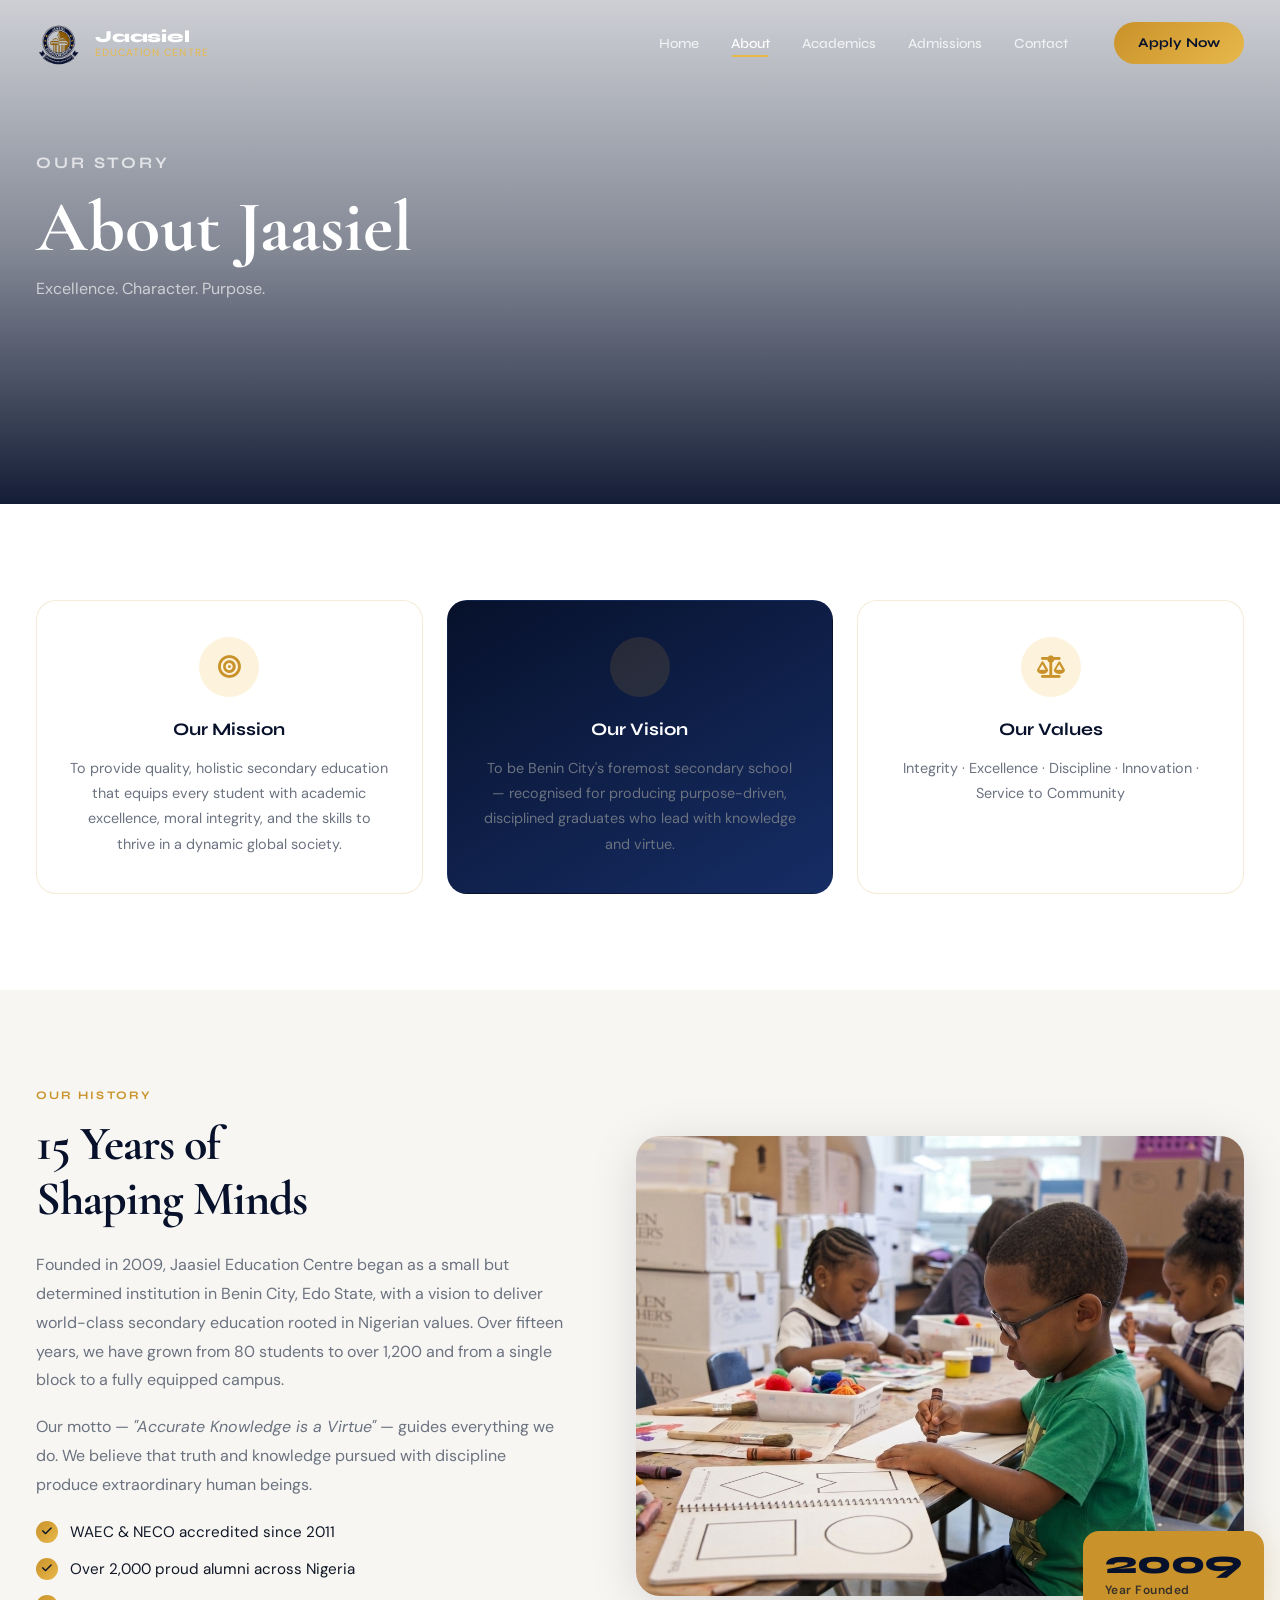
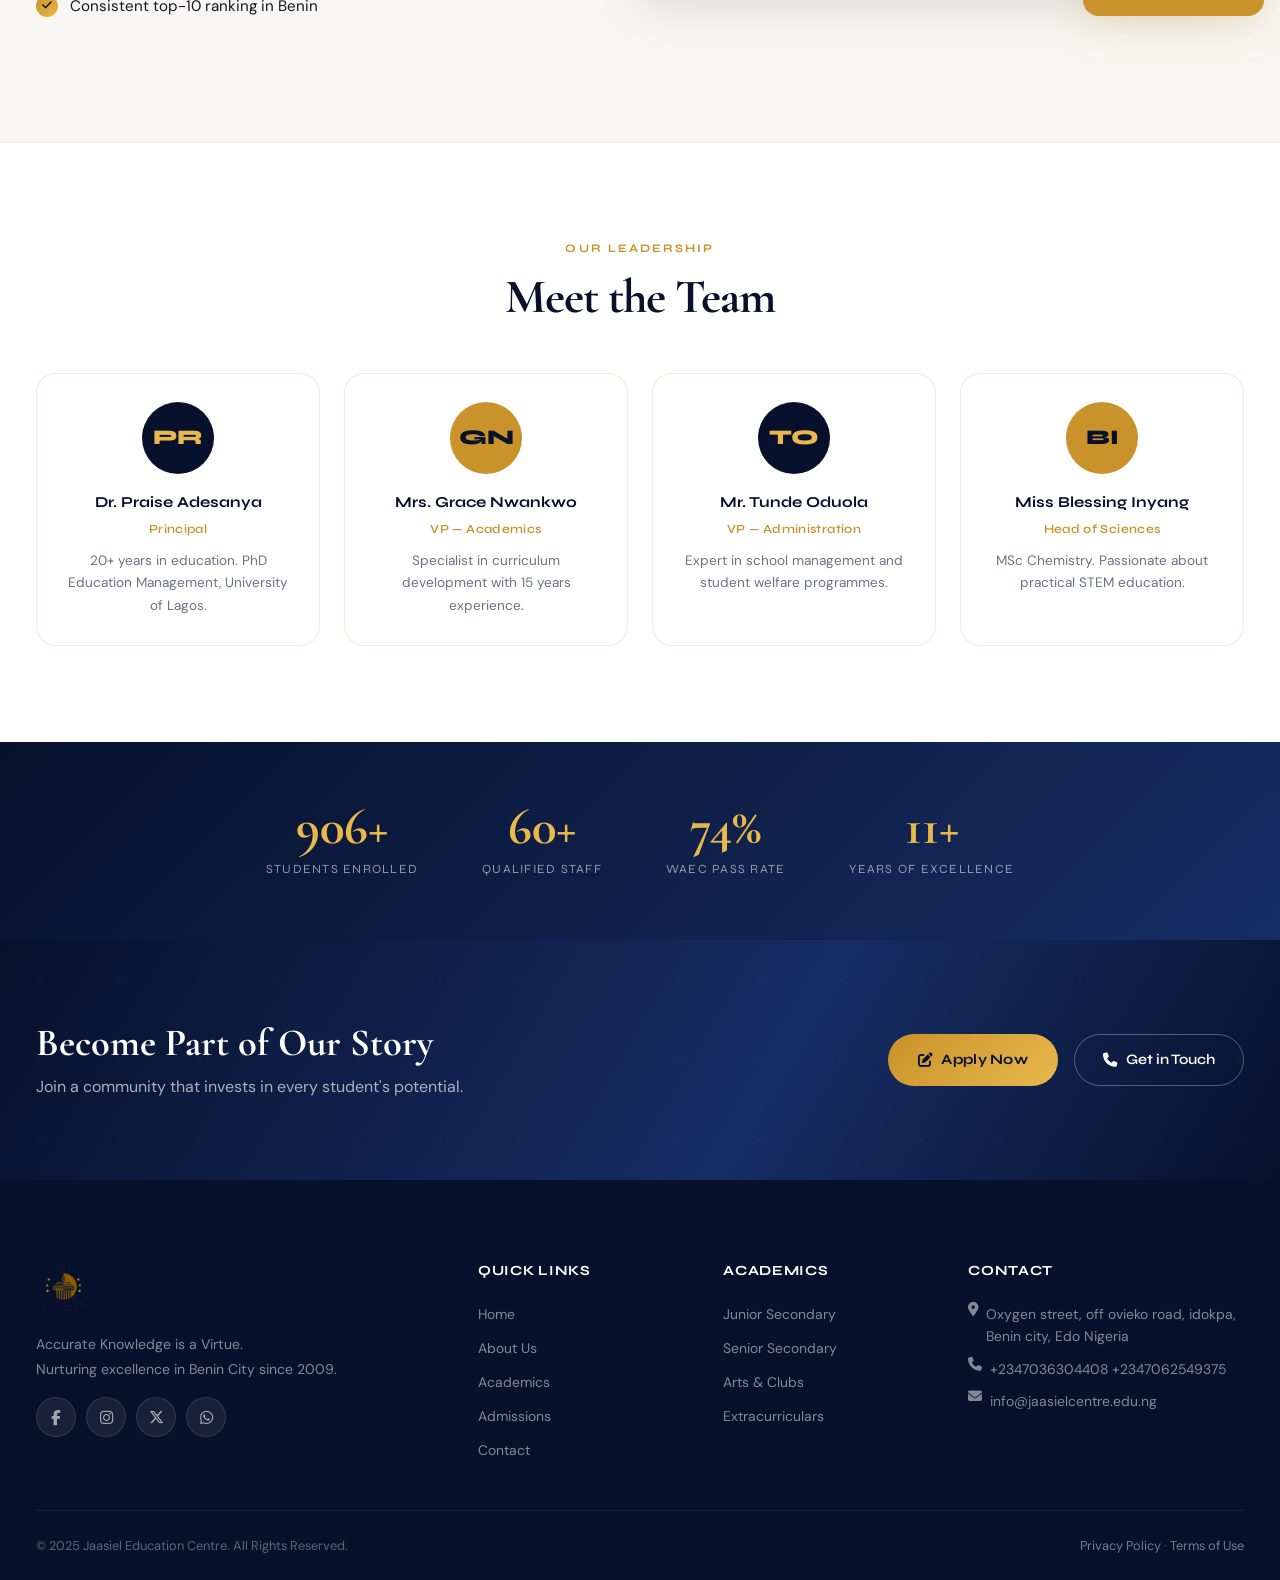
==== about.html @ 5c4cf139 "first commit" ====
<!DOCTYPE html>
<html lang="en">
<head>
  <meta charset="UTF-8" />
  <meta name="viewport" content="width=device-width, initial-scale=1.0"/>
  <title>About Us | Jaasiel Education Centre</title>
  <link rel="icon" href="assets/logo.png" type="image/png"/>
  <link rel="preconnect" href="https://fonts.googleapis.com"/>
  <link rel="preconnect" href="https://fonts.gstatic.com" crossorigin/>
  <link href="https://fonts.googleapis.com/css2?family=Cormorant+Garamond:ital,wght@0,600;0,700;1,600;1,700&family=Syne:wght@400;500;600;700;800&family=DM+Sans:ital,wght@0,300;0,400;0,500;0,600;1,400&display=swap" rel="stylesheet"/>
  <link rel="stylesheet" href="https://cdnjs.cloudflare.com/ajax/libs/font-awesome/6.5.0/css/all.min.css"/>
  <link rel="stylesheet" href="style.css"/>
  <style>:root{--font-display:'Syne',sans-serif;--font-body:'DM Sans',sans-serif;--font-serif:'Cormorant Garamond',serif;}</style>
</head>
<body>
  <nav class="navbar" id="navbar">
    <div class="nav-container">
      <a href="index.html" class="nav-brand">
        <img src="assets/logo.png" alt="Jaasiel Logo" class="nav-logo"/>
        <div class="nav-brand-text"><span class="nav-name">Jaasiel</span><span class="nav-sub">Education Centre</span></div>
      </a>
      <ul class="nav-links" id="navLinks">
        <li><a href="index.html">Home</a></li>
        <li><a href="about.html" class="active">About</a></li>
        <li><a href="academics.html">Academics</a></li>
        <li><a href="admissions.html">Admissions</a></li>
        <!-- <li><a href="gallery.html">Gallery</a></li> -->
        <li><a href="contact.html">Contact</a></li>
      </ul>
      <a href="admissions.html" class="btn-nav">Apply Now</a>
      <button class="hamburger" id="hamburger" aria-label="Menu"><span></span><span></span><span></span></button>
    </div>
  </nav>

  <section class="page-hero">
    <div class="page-hero-bg" style="background-image:url('https://images.unsplash.com/photo-1580582932707-520aed937b7b?w=1600&q=85')"></div>
    <div class="page-hero-overlay"></div>
    <div class="page-hero-content">
      <p class="section-eyebrow light">Our Story</p>
      <h1>About Jaasiel</h1>
      <p>Excellence. Character. Purpose.</p>
    </div>
  </section>

  <!-- MVV -->
  <section class="mvv section">
    <div class="container">
      <div class="mvv-grid">
        <div class="mvv-card">
          <div class="mvv-icon"><i class="fa-solid fa-bullseye"></i></div>
          <h3>Our Mission</h3>
          <p>To provide quality, holistic secondary education that equips every student with academic excellence, moral integrity, and the skills to thrive in a dynamic global society.</p>
        </div>
        <div class="mvv-card mvv-card--gold">
          <div class="mvv-icon"><i class="fa-solid fa-telescope"></i></div>
          <h3 style="color: white;">Our Vision</h3>
          <p>To be Benin City's foremost secondary school — recognised for producing purpose-driven, disciplined graduates who lead with knowledge and virtue.</p>
        </div>
        <div class="mvv-card">
          <div class="mvv-icon"><i class="fa-solid fa-scale-balanced"></i></div>
          <h3>Our Values</h3>
          <p>Integrity · Excellence · Discipline · Innovation · Service to Community</p>
        </div>
      </div>
    </div>
  </section>

  <!-- STORY -->
  <section class="story section alt-bg">
    <div class="container">
      <div class="about-snap-grid">
        <div class="about-snap-text">
          <p class="section-eyebrow">Our History</p>
          <h2 class="section-title">15 Years of<br/>Shaping Minds</h2>
          <p class="body-text">Founded in 2009, Jaasiel Education Centre began as a small but determined institution in Benin City, Edo State, with a vision to deliver world-class secondary education rooted in Nigerian values. Over fifteen years, we have grown from 80 students to over 1,200 and from a single block to a fully equipped campus.</p>
          <p class="body-text">Our motto — <em>"Accurate Knowledge is a Virtue"</em> — guides everything we do. We believe that truth and knowledge pursued with discipline produce extraordinary human beings.</p>
          <ul class="check-list">
            <li><span class="chk"><i class="fa-solid fa-check"></i></span> WAEC &amp; NECO accredited since 2011</li>
            <li><span class="chk"><i class="fa-solid fa-check"></i></span> Over 2,000 proud alumni across Nigeria</li>
            <li><span class="chk"><i class="fa-solid fa-check"></i></span> Consistent top-10 ranking in Benin</li>
          </ul>
        </div>
        <div class="about-snap-img-col">
          <div class="img-stack">
            <img src="assets/kidsnurs.png" alt="Nigerian school students" class="img-main"/>
            <div class="img-badge-card">
              <span class="badge-num">2009</span>
              <span class="badge-desc">Year Founded</span>
            </div>
          </div>
        </div>
      </div>
    </div>
  </section>

  <!-- TEAM -->
  <section class="team section">
    <div class="container">
      <p class="section-eyebrow center">Our Leadership</p>
      <h2 class="section-title center">Meet the Team</h2>
      <div class="team-grid">
        <div class="team-card">
          <div class="team-avatar" style="background:var(--navy)">PR</div>
          <h4>Dr. Praise Adesanya</h4>
          <span class="team-role">Principal</span>
          <p class="team-bio">20+ years in education. PhD Education Management, University of Lagos.</p>
        </div>
        <div class="team-card">
          <div class="team-avatar" style="background:var(--gold);color:var(--navy)">GN</div>
          <h4>Mrs. Grace Nwankwo</h4>
          <span class="team-role">VP — Academics</span>
          <p class="team-bio">Specialist in curriculum development with 15 years experience.</p>
        </div>
        <div class="team-card">
          <div class="team-avatar" style="background:var(--navy)">TO</div>
          <h4>Mr. Tunde Oduola</h4>
          <span class="team-role">VP — Administration</span>
          <p class="team-bio">Expert in school management and student welfare programmes.</p>
        </div>
        <div class="team-card">
          <div class="team-avatar" style="background:var(--gold);color:var(--navy)">BI</div>
          <h4>Miss Blessing Inyang</h4>
          <span class="team-role">Head of Sciences</span>
          <p class="team-bio">MSc Chemistry. Passionate about practical STEM education.</p>
        </div>
      </div>
    </div>
  </section>

  <!-- STATS -->
  <section class="stats-banner">
    <div class="container">
      <div class="stats-row">
        <div class="stat-big"><span class="stat-num-big">1,200+</span><span class="stat-lbl">Students Enrolled</span></div>
        <div class="stat-big"><span class="stat-num-big">80+</span><span class="stat-lbl">Qualified Staff</span></div>
        <div class="stat-big"><span class="stat-num-big">98%</span><span class="stat-lbl">WAEC Pass Rate</span></div>
        <div class="stat-big"><span class="stat-num-big">15+</span><span class="stat-lbl">Years of Excellence</span></div>
      </div>
    </div>
  </section>

  <!-- CTA -->
  <section class="cta-band">
    <div class="container">
      <div class="cta-inner">
        <div class="cta-text">
          <h2>Become Part of Our Story</h2>
          <p>Join a community that invests in every student's potential.</p>
        </div>
        <div class="cta-buttons">
          <a href="admissions.html" class="btn-primary"><i class="fa-solid fa-pen-to-square"></i> Apply Now</a>
          <a href="contact.html" class="btn-ghost"><i class="fa-solid fa-phone"></i> Get in Touch</a>
        </div>
      </div>
    </div>
  </section>

  <footer class="footer">
    <div class="container">
      <div class="footer-grid">
        <div class="footer-brand">
          <img src="assets/logo.png" alt="Logo" class="footer-logo"/>
          <p>Accurate Knowledge is a Virtue.<br/>Nurturing excellence in Benin City since 2009.</p>
          <div class="social-links">
            <a href="#" aria-label="Facebook"><i class="fa-brands fa-facebook-f"></i></a>
            <a href="#" aria-label="Instagram"><i class="fa-brands fa-instagram"></i></a>
            <a href="#" aria-label="Twitter"><i class="fa-brands fa-x-twitter"></i></a>
            <a href="#" aria-label="WhatsApp"><i class="fa-brands fa-whatsapp"></i></a>
          </div>
        </div>
        <div class="footer-col"><h4>Quick Links</h4><ul>
          <li><a href="index.html">Home</a></li><li><a href="about.html">About Us</a></li>
          <li><a href="academics.html">Academics</a></li><li><a href="admissions.html">Admissions</a></li>
          <li><a href="contact.html">Contact</a></li>
        </ul></div>
        <div class="footer-col"><h4>Academics</h4><ul>
          <li><a href="academics.html">Junior Secondary</a></li><li><a href="academics.html">Senior Secondary</a></li>
          <li><a href="academics.html">Arts &amp; Clubs</a></li><li><a href="academics.html">Extracurriculars</a></li>
        </ul></div>
        <div class="footer-col"><h4>Contact</h4><address>
          <p><i class="fa-solid fa-location-dot"></i>Oxygen street, off ovieko road, idokpa, Benin city, Edo Nigeria</p>
          <p><i class="fa-solid fa-phone"></i> +2347036304408 +2347062549375</p>
          <p><i class="fa-solid fa-envelope"></i> info@jaasielcentre.edu.ng</p>
        </address></div>
      </div>
      <div class="footer-bottom">
        <p>© 2025 Jaasiel Education Centre. All Rights Reserved.</p>
        <p><a href="#">Privacy Policy</a> · <a href="#">Terms of Use</a></p>
      </div>
    </div>
  </footer>
  <script src="assets/main.js"></script>
</body>
</html>
---- style.css ----
/* ============================================================
   JAASIEL EDUCATION CENTRE – MAIN STYLESHEET v2
   Premium · Navy & Gold · Elevated
   ============================================================ */

/* ---------- DESIGN TOKENS ---------- */
:root {
  --navy:        #07112b;
  --navy-light:  #0e1f47;
  --navy-mid:    #162d65;
  --gold:        #c9922a;
  --gold-light:  #e8b84b;
  --gold-pale:   #fdf3dc;
  --green:       #006b35; /* Nigerian flag accent */
  --white:       #ffffff;
  --off-white:   #f7f6f2;
  --text:        #111827;
  --text-muted:  #6b7280;
  --border:      rgba(201,146,42,0.18);
  --radius:      18px;
  --radius-sm:   10px;
  --shadow:      0 8px 48px rgba(7,17,43,0.13);
  --shadow-gold: 0 8px 40px rgba(201,146,42,0.22);
  --transition:  0.35s cubic-bezier(0.4,0,0.2,1);
  --font-display:'Cabinet Grotesk', 'Syne', sans-serif;
  --font-body:   'Satoshi', 'DM Sans', sans-serif;
  --font-serif:  'Cormorant Garamond', 'Playfair Display', serif;
}

/* ---------- RESET ---------- */
*, *::before, *::after { box-sizing: border-box; margin: 0; padding: 0; }
html { scroll-behavior: smooth; }
body {
  font-family: var(--font-body);
  background: var(--white);
  color: var(--text);
  line-height: 1.65;
  overflow-x: hidden;
}
img { max-width: 100%; display: block; }
a { text-decoration: none; color: inherit; }
ul { list-style: none; }
address { font-style: normal; }

/* ---------- LOADER ---------- */
.loader {
  position: fixed; inset: 0; background: var(--navy);
  display: flex; align-items: center; justify-content: center;
  z-index: 9999; transition: opacity 0.7s, visibility 0.7s;
}
.loader.hidden { opacity: 0; visibility: hidden; pointer-events: none; }
.loader-inner { text-align: center; display: flex; flex-direction: column; align-items: center; gap: 22px; }
.loader-logo { width: 88px; height: 88px; object-fit: contain; animation: logoPulse 1.5s ease-in-out infinite; }
@keyframes logoPulse { 0%,100%{transform:scale(1);filter:drop-shadow(0 0 12px #c9922a70)} 50%{transform:scale(1.08);filter:drop-shadow(0 0 28px #c9922acc)} }
.loader-bar { width: 200px; height: 3px; background: rgba(255,255,255,0.12); border-radius: 99px; overflow: hidden; }
.loader-fill { height: 100%; width: 0; background: linear-gradient(90deg,var(--gold),var(--gold-light)); border-radius: 99px; animation: loadFill 1.8s ease forwards; }
@keyframes loadFill { to { width: 100%; } }
.loader-text { color: rgba(255,255,255,0.5); font-family: var(--font-display); font-size: 0.82rem; letter-spacing: 0.15em; text-transform: uppercase; }

/* ---------- NAVBAR ---------- */
.navbar {
  position: fixed; top: 0; left: 0; right: 0; z-index: 1000;
  padding: 20px 0;
  transition: background var(--transition), padding var(--transition), box-shadow var(--transition);
}
.navbar.scrolled {
  background: rgba(7,17,43,0.97);
  backdrop-filter: blur(24px);
  padding: 12px 0;
  box-shadow: 0 2px 32px rgba(0,0,0,0.3);
}
.nav-container {
  max-width: 1300px; margin: auto; padding: 0 36px;
  display: flex; align-items: center; gap: 32px;
}
.nav-brand { display: flex; align-items: center; gap: 13px; }
.nav-logo { width: 46px; height: 46px; object-fit: contain; }
.nav-brand-text { display: flex; flex-direction: column; line-height: 1.15; }
.nav-name { font-family: var(--font-display); font-weight: 800; font-size: 1.05rem; color: var(--white); letter-spacing: -0.01em; }
.nav-sub { font-size: 0.65rem; color: var(--gold-light); letter-spacing: 0.1em; text-transform: uppercase; }
.nav-links { display: flex; align-items: center; gap: 4px; margin-left: auto; }
.nav-links a {
  color: rgba(255,255,255,0.78); font-family: var(--font-display); font-size: 0.875rem;
  font-weight: 500; padding: 8px 14px; border-radius: 8px;
  transition: color var(--transition), background var(--transition);
  position: relative;
}
.nav-links a::after {
  content: ''; position: absolute; bottom: 3px; left: 50%; transform: translateX(-50%);
  width: 0; height: 2px; background: var(--gold-light); border-radius: 2px;
  transition: width var(--transition);
}
.nav-links a:hover, .nav-links a.active { color: var(--white); }
.nav-links a:hover::after, .nav-links a.active::after { width: 55%; }
.btn-nav {
  background: linear-gradient(135deg,var(--gold),var(--gold-light));
  color: var(--navy); font-family: var(--font-display);
  font-weight: 700; font-size: 0.84rem; padding: 10px 24px;
  border-radius: 99px; transition: transform var(--transition), box-shadow var(--transition);
  white-space: nowrap; letter-spacing: 0.01em;
}
.btn-nav:hover { transform: translateY(-2px); box-shadow: 0 8px 24px rgba(201,146,42,0.45); }
.hamburger {
  display: none; flex-direction: column; gap: 5px;
  background: none; border: none; cursor: pointer; padding: 4px; margin-left: auto;
}
.hamburger span { display: block; width: 24px; height: 2px; background: var(--white); border-radius: 2px; transition: var(--transition); }
.hamburger.open span:nth-child(1) { transform: rotate(45deg) translate(5px,5px); }
.hamburger.open span:nth-child(2) { opacity: 0; }
.hamburger.open span:nth-child(3) { transform: rotate(-45deg) translate(5px,-5px); }

/* ---------- HERO ---------- */
.hero {
  min-height: 100vh; display: flex; align-items: center;
  position: relative; overflow: hidden; background: var(--navy);
}
.hero-bg { position: absolute; inset: 0; }
.hero-photo {
  position: absolute; inset: 0;
  background-image: url('assets/schooluniform.jpeg');
  background-size: cover; background-position: center 25%;
  opacity: 0.22;
}
.hero-overlay {
  position: absolute; inset: 0;
  background: linear-gradient(120deg, rgba(7,17,43,0.97) 0%, rgba(7,17,43,0.75) 50%, rgba(7,17,43,0.45) 100%);
}
.hero-grid {
  position: absolute; inset: 0;
  background-image:
    linear-gradient(rgba(201,146,42,0.05) 1px, transparent 1px),
    linear-gradient(90deg, rgba(201,146,42,0.05) 1px, transparent 1px);
  background-size: 70px 70px;
}
.hero-bg::before {
  content:''; position:absolute; width:700px; height:700px; border-radius:50%;
  background:radial-gradient(circle, rgba(201,146,42,0.12) 0%, transparent 65%);
  top:-150px; right:-100px; pointer-events:none;
}
.hero-bg::after {
  content:''; position:absolute; width:500px; height:500px; border-radius:50%;
  background:radial-gradient(circle, rgba(0,107,53,0.1) 0%, transparent 65%);
  bottom:0; left:-80px; pointer-events:none;
}
.hero-content {
  position: relative; z-index: 2;
  max-width: 1300px; margin: auto; padding: 130px 36px 90px;
  display: flex; flex-direction: column; align-items: flex-start; gap: 30px;
  max-width: 800px;
}
.hero-badge {
  display: inline-flex; align-items: center; gap: 9px;
  background: rgba(201,146,42,0.1); border: 1px solid rgba(201,146,42,0.32);
  color: var(--gold-light); font-size: 0.78rem; font-family: var(--font-display);
  padding: 8px 18px; border-radius: 99px; letter-spacing: 0.05em;
  animation: fadeDown 0.8s ease both;
}
.badge-dot {
  width: 7px; height: 7px; border-radius: 50%; background: var(--gold-light);
  box-shadow: 0 0 0 3px rgba(201,146,42,0.25);
  animation: pulse 2s ease infinite;
}
.badge-dot.pulse { animation: pulse 2s ease infinite; }
@keyframes pulse { 0%,100%{box-shadow:0 0 0 3px rgba(201,146,42,0.25)} 50%{box-shadow:0 0 0 7px rgba(201,146,42,0.1)} }
.hero-title {
  font-family: var(--font-serif); font-size: clamp(3.2rem, 7vw, 6rem);
  font-weight: 700; color: var(--white); line-height: 1.06;
  letter-spacing: -0.02em;
  animation: fadeUp 0.9s 0.1s ease both;
}
.highlight { color: var(--gold-light); font-style: italic; }
.highlight-gold {
  color: transparent;
  background: linear-gradient(135deg, var(--gold-light), var(--gold));
  -webkit-background-clip: text; background-clip: text;
  font-style: italic;
}
.hero-sub {
  font-size: 1.08rem; color: rgba(255,255,255,0.7); max-width: 540px; line-height: 1.75;
  animation: fadeUp 0.9s 0.2s ease both;
}
.hero-cta {
  display: flex; gap: 16px; flex-wrap: wrap;
  animation: fadeUp 0.9s 0.3s ease both;
}
.hero-stats {
  display: flex; align-items: center; gap: 32px;
  padding-top: 12px; animation: fadeUp 0.9s 0.4s ease both;
}
.stat { display: flex; flex-direction: column; gap: 2px; }
.stat-num { font-family: var(--font-display); font-size: 1.6rem; font-weight: 800; color: var(--gold-light); line-height: 1; }
.stat-label { font-size: 0.75rem; color: rgba(255,255,255,0.5); letter-spacing: 0.05em; text-transform: uppercase; }
.stat-div { width: 1px; height: 36px; background: rgba(255,255,255,0.18); }
.hero-scroll-hint {
  position: absolute; bottom: 36px; right: 48px; z-index: 2;
  display: flex; flex-direction: column; align-items: center; gap: 10px;
  color: rgba(255,255,255,0.4); font-size: 0.7rem; letter-spacing: 0.12em; text-transform: uppercase;
  font-family: var(--font-display);
}
.scroll-line { width: 1px; height: 60px; background: linear-gradient(to bottom,rgba(201,146,42,0.6),transparent); }

/* ---------- HERO IMAGE (right panel for desktop) ---------- */
.hero-image-panel {
  position: absolute; right: 0; top: 0; bottom: 0;
  width: 48%; overflow: hidden; z-index: 1;
}
.hero-image-panel img {
  width: 100%; height: 100%; object-fit: cover; object-position: center top;
  opacity: 0.85;
}
.hero-image-panel::before {
  content:''; position:absolute; inset:0; z-index:2;
  background: linear-gradient(to right, var(--navy) 0%, rgba(7,17,43,0.1) 40%, transparent 100%);
}

/* ---------- TICKER ---------- */
.ticker-wrap {
  background: linear-gradient(90deg,var(--navy),var(--navy-mid),var(--navy));
  overflow: hidden; padding: 14px 0;
  border-top: 1px solid rgba(201,146,42,0.15);
  border-bottom: 1px solid rgba(201,146,42,0.15);
}
.ticker-track {
  display: flex; gap: 0; white-space: nowrap;
  animation: ticker 28s linear infinite;
  font-family: var(--font-display); font-size: 0.82rem; font-weight: 500;
  color: rgba(255,255,255,0.75); letter-spacing: 0.03em;
}
.ticker-track span { color: var(--gold-light); }
.ticker-track b { color: white; }
@keyframes ticker { from{transform:translateX(0)} to{transform:translateX(-50%)} }

/* ---------- SECTIONS ---------- */
.section { padding: 96px 0; }
.section.alt-bg { background: var(--off-white); }
.container { max-width: 1300px; margin: auto; padding: 0 36px; }
.section-eyebrow {
  font-family: var(--font-display); font-size: 0.72rem; font-weight: 700;
  letter-spacing: 0.18em; text-transform: uppercase; color: var(--gold);
  margin-bottom: 12px; display: block;
}
.section-eyebrow.center { text-align: center; }
.section-eyebrow.light { color: rgba(255,255,255,0.7); }
.section-title {
  font-family: var(--font-serif); font-size: clamp(2rem, 4vw, 3rem);
  font-weight: 700; color: var(--navy); line-height: 1.15;
  letter-spacing: -0.02em; margin-bottom: 24px;
}
.section-title.center { text-align: center; }
.body-text { color: var(--text-muted); line-height: 1.8; font-size: 1rem; margin-bottom: 18px; }

/* ---------- BUTTONS ---------- */
.btn-primary {
  display: inline-flex; align-items: center; gap: 9px;
  background: linear-gradient(135deg,var(--gold) 0%,var(--gold-light) 100%);
  color: var(--navy); font-family: var(--font-display); font-weight: 700;
  font-size: 0.9rem; padding: 14px 30px; border-radius: 99px;
  border: none; cursor: pointer;
  transition: transform var(--transition), box-shadow var(--transition);
  letter-spacing: 0.02em;
}
.btn-primary:hover { transform: translateY(-3px); box-shadow: var(--shadow-gold); }
.btn-primary.full-btn { width: 100%; justify-content: center; padding: 16px; font-size: 1rem; }
.btn-ghost {
  display: inline-flex; align-items: center; gap: 9px;
  background: transparent; color: var(--white);
  font-family: var(--font-display); font-weight: 600; font-size: 0.9rem;
  padding: 13px 28px; border-radius: 99px;
  border: 1.5px solid rgba(255,255,255,0.3);
  transition: border-color var(--transition), color var(--transition), background var(--transition);
}
.btn-ghost:hover { border-color: var(--gold-light); color: var(--gold-light); }
.btn-ghost-sm {
  display: inline-flex; align-items: center; gap: 7px;
  font-family: var(--font-display); font-size: 0.82rem; font-weight: 600;
  color: var(--gold); border: 1.5px solid var(--border); padding: 8px 18px; border-radius: 99px;
  transition: background var(--transition), color var(--transition);
}
.btn-ghost-sm:hover { background: var(--gold); color: var(--navy); }

/* ---------- ABOUT SNAP ---------- */
.about-snap-grid {
  display: grid; grid-template-columns: 1fr 1.15fr; gap: 72px; align-items: center;
}
.about-snap-grid.reverse { grid-template-columns: 1.15fr 1fr; }
.about-snap-grid.reverse .about-snap-img-col { order: -1; }
.img-stack { position: relative; }
.img-main {
  width: 100%; height: 460px; object-fit: cover; border-radius: 24px;
  box-shadow: var(--shadow);
}
.img-badge-card {
  position: absolute; bottom: -20px; right: -20px;
  background: var(--gold); color: var(--navy);
  padding: 16px 22px; border-radius: 16px; box-shadow: var(--shadow-gold);
  display: flex; flex-direction: column; gap: 2px; min-width: 130px;
}
.badge-num { font-family: var(--font-display); font-size: 2rem; font-weight: 800; line-height: 1; }
.badge-desc { font-size: 0.75rem; font-weight: 600; opacity: 0.75; letter-spacing: 0.04em; }

/* ---------- CHECK LIST ---------- */
.check-list { display: flex; flex-direction: column; gap: 12px; margin: 20px 0 28px; }
.check-list li { display: flex; align-items: flex-start; gap: 12px; font-size: 0.95rem; color: var(--text); }
.chk {
  width: 22px; height: 22px; border-radius: 50%;
  background: linear-gradient(135deg,var(--gold),var(--gold-light));
  color: var(--navy); font-size: 0.7rem; font-weight: 900;
  display: flex; align-items: center; justify-content: center; flex-shrink: 0; margin-top: 1px;
}

/* ---------- FEATURES GRID ---------- */
.features-grid { display: grid; grid-template-columns: repeat(3,1fr); gap: 24px; margin-top: 48px; }
.feature-card {
  background: var(--white); border: 1.5px solid var(--border); border-radius: 20px;
  padding: 32px 28px; transition: transform var(--transition), box-shadow var(--transition), border-color var(--transition);
}
.feature-card:hover { transform: translateY(-6px); box-shadow: var(--shadow); border-color: var(--gold); }
.feature-card--gold { background: linear-gradient(135deg,var(--navy) 0%,var(--navy-mid) 100%); border-color: transparent; }
.feature-card--gold h3, .feature-card--gold p { color: var(--white); }
.feature-card--gold .feature-icon { background: rgba(201,146,42,0.15); color: var(--gold-light); }
.feature-icon {
  width: 52px; height: 52px; border-radius: 14px;
  background: var(--gold-pale); display: flex; align-items: center; justify-content: center;
  font-size: 1.3rem; color: var(--gold); margin-bottom: 18px;
}
.feature-icon i { font-size: 1.3rem; }
.feature-card h3 { font-family: var(--font-display); font-size: 1.05rem; font-weight: 700; color: var(--navy); margin-bottom: 10px; }
.feature-card p { font-size: 0.9rem; color: var(--text-muted); line-height: 1.7; }

/* ---------- PROGRAMS GRID ---------- */
.programs-grid { display: grid; grid-template-columns: repeat(4,1fr); gap: 20px; margin-top: 48px; }
.program-card {
  background: var(--white); border: 1.5px solid var(--border); border-radius: 20px;
  padding: 30px 24px; display: flex; flex-direction: column; gap: 12px;
  transition: transform var(--transition), box-shadow var(--transition);
  cursor: pointer;
}
.program-card:hover { transform: translateY(-5px); box-shadow: var(--shadow); }
.program-card--highlight {
  background: linear-gradient(150deg,var(--navy) 0%,var(--navy-mid) 100%);
  border-color: transparent;
}
.program-card--highlight h3, .program-card--highlight p, .program-card--highlight .program-num { color: var(--white); }
.program-card--highlight .program-arrow { color: var(--gold-light); }
.program-num { font-family: var(--font-serif); font-size: 2.2rem; font-weight: 700; color: var(--gold); opacity: 0.5; line-height: 1; }
.program-card h3 { font-family: var(--font-display); font-size: 1rem; font-weight: 700; color: var(--navy); }
.program-card p { font-size: 0.87rem; color: var(--text-muted); flex: 1; }
.program-arrow { font-size: 1.1rem; color: var(--gold); font-weight: 700; }

/* ---------- TESTIMONIALS ---------- */
.testi-grid { display: grid; grid-template-columns: repeat(3,1fr); gap: 24px; margin-top: 48px; }
.testi-card {
  background: var(--white); border: 1.5px solid var(--border); border-radius: 20px;
  padding: 32px; display: flex; flex-direction: column; gap: 16px;
  transition: transform var(--transition), box-shadow var(--transition);
}
.testi-card:hover { transform: translateY(-4px); box-shadow: var(--shadow); }
.testi-card--gold { background: linear-gradient(150deg,var(--navy),var(--navy-mid)); border-color: transparent; }
.testi-card--gold p, .testi-card--gold .testi-stars { color: rgba(255,255,255,0.85); }
.testi-card--gold strong { color: white; }
.testi-card--gold small { color: rgba(255,255,255,0.5); }
.testi-stars { color: var(--gold); font-size: 0.85rem; letter-spacing: 2px; }
.testi-card > p { font-size: 0.95rem; color: var(--text); line-height: 1.75; font-style: italic; flex: 1; }
.testi-author { display: flex; align-items: center; gap: 12px; }
.testi-avatar {
  width: 44px; height: 44px; border-radius: 50%;
  background: linear-gradient(135deg,var(--navy),var(--navy-mid));
  color: var(--gold-light); font-family: var(--font-display);
  font-weight: 700; font-size: 0.85rem;
  display: flex; align-items: center; justify-content: center; flex-shrink: 0;
}
.testi-card--gold .testi-avatar { background: rgba(201,146,42,0.2); }
.testi-author strong { font-family: var(--font-display); font-size: 0.9rem; color: var(--navy); display: block; }
.testi-card--gold .testi-author strong { color: white; }
.testi-author small { font-size: 0.78rem; color: var(--text-muted); }

/* ---------- NEWS ---------- */
.news-header-row { display: flex; justify-content: space-between; align-items: center; margin-bottom: 36px; }
.news-grid { display: grid; grid-template-columns: 1fr 1fr; gap: 24px; }
.news-card { border-radius: 20px; overflow: hidden; border: 1.5px solid var(--border); background: var(--white); transition: transform var(--transition), box-shadow var(--transition); }
.news-card:hover { transform: translateY(-5px); box-shadow: var(--shadow); }
.news-card--big { grid-row: span 2; display: flex; flex-direction: column; }
.news-img-wrap { position: relative; overflow: hidden; flex-shrink: 0; }
.news-img-wrap img { width: 100%; height: 260px; object-fit: cover; transition: transform 0.6s ease; }
.news-card:hover .news-img-wrap img { transform: scale(1.04); }
.news-tag {
  position: absolute; top: 16px; left: 16px;
  background: var(--gold); color: var(--navy); font-family: var(--font-display);
  font-size: 0.72rem; font-weight: 700; padding: 5px 12px; border-radius: 99px;
  letter-spacing: 0.05em; text-transform: uppercase;
}
.news-body { padding: 28px; flex: 1; display: flex; flex-direction: column; gap: 10px; }
.news-body time { font-size: 0.78rem; color: var(--gold); font-family: var(--font-display); letter-spacing: 0.05em; }
.news-body h3 { font-family: var(--font-display); font-size: 1.15rem; font-weight: 700; color: var(--navy); line-height: 1.3; }
.news-body p { font-size: 0.9rem; color: var(--text-muted); flex: 1; }
.news-side { display: flex; flex-direction: column; gap: 16px; }
.news-card-sm {
  background: var(--white); border: 1.5px solid var(--border); border-radius: 16px;
  padding: 20px 24px; display: flex; flex-direction: column; gap: 8px;
  transition: transform var(--transition), border-color var(--transition);
}
.news-card-sm:hover { transform: translateX(4px); border-color: var(--gold); }
.news-card-sm time { font-size: 0.75rem; color: var(--gold); font-family: var(--font-display); }
.news-card-sm h4 { font-family: var(--font-display); font-size: 0.92rem; font-weight: 700; color: var(--navy); }
.read-more { font-size: 0.82rem; color: var(--gold); font-family: var(--font-display); font-weight: 600; margin-top: 4px; display: inline-flex; align-items: center; gap: 4px; }
.read-more:hover { color: var(--navy); }

/* ---------- STATS BANNER ---------- */
.stats-banner { background: linear-gradient(135deg,var(--navy) 0%,var(--navy-mid) 100%); padding: 60px 0; }
.stats-row { display: flex; justify-content: center; gap: 64px; flex-wrap: wrap; }
.stat-big { display: flex; flex-direction: column; align-items: center; gap: 6px; }
.stat-num-big { font-family: var(--font-serif); font-size: 3.2rem; font-weight: 700; color: var(--gold-light); line-height: 1; }
.stat-lbl { font-size: 0.78rem; color: rgba(255,255,255,0.55); letter-spacing: 0.1em; text-transform: uppercase; font-family: var(--font-display); }

/* ---------- CTA BAND ---------- */
.cta-band { background: linear-gradient(120deg,var(--navy) 0%,var(--navy-mid) 60%,var(--navy) 100%); padding: 80px 0; position: relative; overflow: hidden; }
.cta-band::before {
  content:''; position:absolute; inset:0;
  background: url("data:image/svg+xml,%3Csvg xmlns='http://www.w3.org/2000/svg' width='80' height='80'%3E%3Ccircle cx='40' cy='40' r='1.2' fill='%23c9922a' opacity='0.1'/%3E%3C/svg%3E");
}
.cta-inner { position:relative; display: flex; justify-content: space-between; align-items: center; gap: 40px; }
.cta-text h2 { font-family: var(--font-serif); font-size: 2.4rem; font-weight: 700; color: var(--white); line-height: 1.2; }
.cta-text p { color: rgba(255,255,255,0.65); font-size: 1rem; margin-top: 8px; }
.cta-buttons { display: flex; gap: 16px; flex-shrink: 0; }

/* ---------- PAGE HERO ---------- */
.page-hero { position: relative; height: 56vh; min-height: 360px; display: flex; align-items: flex-end; }
.page-hero-bg { position: absolute; inset: 0; background-size: cover; background-position: center; }
.page-hero-overlay { position: absolute; inset: 0; background: linear-gradient(to top, rgba(7,17,43,0.95) 0%, rgba(7,17,43,0.5) 50%, rgba(7,17,43,0.2) 100%); }
.page-hero-content { position: relative; z-index: 2; max-width: 1300px; margin: auto; padding: 0 36px 60px; width: 100%; }
.page-hero-content h1 { font-family: var(--font-serif); font-size: clamp(2.5rem, 6vw, 4.5rem); font-weight: 700; color: var(--white); line-height: 1.1; }
.page-hero-content p { color: rgba(255,255,255,0.65); font-size: 1rem; margin-top: 8px; }

/* ---------- NOTICE BAR ---------- */
.notice-bar {
  background: var(--gold-pale); border-bottom: 2px solid var(--gold);
  padding: 14px 36px; text-align: center;
  display: flex; align-items: center; justify-content: center; gap: 12px;
  font-size: 0.9rem; color: var(--navy);
}
.notice-bar a { color: var(--gold); font-weight: 700; text-decoration: underline; }

/* ---------- MVV ---------- */
.mvv-grid { display: grid; grid-template-columns: repeat(3,1fr); gap: 24px; }
.mvv-card {
  background: var(--white); border: 1.5px solid var(--border); border-radius: 20px;
  padding: 36px 32px; text-align: center;
  transition: transform var(--transition), box-shadow var(--transition);
}
.mvv-card:hover { transform: translateY(-6px); box-shadow: var(--shadow); }
.mvv-card--gold { background: linear-gradient(150deg,var(--navy),var(--navy-mid)); border-color: transparent; }
.mvv-card--gold h3, .mvv-card--gold p { color: white; }
.mvv-icon {
  width: 60px; height: 60px; border-radius: 50%;
  background: var(--gold-pale); display: flex; align-items: center; justify-content: center;
  font-size: 1.4rem; margin: 0 auto 18px; color: var(--gold);
}
.mvv-card--gold .mvv-icon { background: rgba(201,146,42,0.15); }
.mvv-icon i { font-size: 1.4rem; }
.mvv-card h3 { font-family: var(--font-display); font-size: 1.1rem; font-weight: 700; color: var(--navy); margin-bottom: 12px; }
.mvv-card p { font-size: 0.9rem; color: var(--text-muted); line-height: 1.75; }

/* ---------- TEAM ---------- */
.team-grid { display: grid; grid-template-columns: repeat(4,1fr); gap: 24px; margin-top: 48px; }
.team-card {
  background: var(--white); border: 1.5px solid var(--border); border-radius: 20px;
  padding: 28px; text-align: center;
  transition: transform var(--transition), box-shadow var(--transition);
}
.team-card:hover { transform: translateY(-5px); box-shadow: var(--shadow); }
.team-avatar {
  width: 72px; height: 72px; border-radius: 50%; margin: 0 auto 16px;
  display: flex; align-items: center; justify-content: center;
  font-family: var(--font-display); font-weight: 800; font-size: 1.3rem; color: var(--gold-light);
}
.team-card h4 { font-family: var(--font-display); font-size: 0.95rem; font-weight: 700; color: var(--navy); margin-bottom: 4px; }
.team-role { font-size: 0.78rem; color: var(--gold); font-family: var(--font-display); font-weight: 600; letter-spacing: 0.03em; margin-bottom: 10px; display: block; }
.team-bio { font-size: 0.85rem; color: var(--text-muted); }

/* ---------- ACADEMICS ---------- */
.subject-pills { display: flex; flex-wrap: wrap; gap: 8px; margin-top: 24px; }
.subject-pills span {
  background: var(--gold-pale); color: var(--navy); border: 1px solid var(--border);
  font-family: var(--font-display); font-size: 0.78rem; font-weight: 600;
  padding: 6px 14px; border-radius: 99px;
  transition: background var(--transition), color var(--transition);
}
.subject-pills span:hover { background: var(--gold); color: var(--navy); }
.tracks-grid { display: grid; grid-template-columns: repeat(3,1fr); gap: 16px; margin-top: 24px; }
.track-card {
  background: var(--white); border: 1.5px solid var(--border); border-radius: 14px; padding: 20px;
  transition: border-color var(--transition), box-shadow var(--transition);
}
.track-card:hover { border-color: var(--gold); box-shadow: var(--shadow); }
.track-card h4 { font-family: var(--font-display); font-size: 0.92rem; font-weight: 700; color: var(--navy); margin-bottom: 8px; display: flex; align-items: center; gap: 8px; }
.track-card p { font-size: 0.83rem; color: var(--text-muted); line-height: 1.6; }
.extra-grid { display: grid; grid-template-columns: repeat(4,1fr); gap: 16px; margin-top: 40px; }
.extra-item {
  background: var(--white); border: 1.5px solid var(--border); border-radius: 14px;
  padding: 16px 20px; font-family: var(--font-display); font-size: 0.88rem; font-weight: 600;
  color: var(--navy); text-align: center; display: flex; align-items: center; justify-content: center; gap: 10px;
  transition: background var(--transition), color var(--transition), transform var(--transition);
}
.extra-item:hover { background: var(--navy); color: var(--white); transform: translateY(-3px); }
.extra-item i { font-size: 1rem; color: var(--gold); }

/* ---------- GALLERY ---------- */
.gallery-filters { display: flex; gap: 10px; margin-bottom: 36px; flex-wrap: wrap; }
.filter-btn {
  font-family: var(--font-display); font-size: 0.82rem; font-weight: 600;
  padding: 9px 20px; border-radius: 99px; border: 1.5px solid var(--border);
  background: transparent; color: var(--text-muted); cursor: pointer;
  transition: all var(--transition);
}
.filter-btn.active, .filter-btn:hover { background: var(--navy); color: var(--white); border-color: var(--navy); }
.gallery-grid { display: grid; grid-template-columns: repeat(4,1fr); gap: 16px; }
.gallery-item { border-radius: 16px; overflow: hidden; aspect-ratio: 4/3; position: relative; cursor: pointer; }
.gallery-item img { width: 100%; height: 100%; object-fit: cover; transition: transform 0.6s ease; }
.gallery-item:hover img { transform: scale(1.08); }
.gallery-overlay {
  position: absolute; inset: 0; background: linear-gradient(to top,rgba(7,17,43,0.85),transparent);
  display: flex; align-items: flex-end; padding: 16px;
  opacity: 0; transition: opacity var(--transition);
}
.gallery-item:hover .gallery-overlay { opacity: 1; }
.gallery-overlay span { color: white; font-family: var(--font-display); font-size: 0.85rem; font-weight: 600; }
.lightbox {
  position: fixed; inset: 0; background: rgba(0,0,0,0.93);
  display: none; align-items: center; justify-content: center; z-index: 9998;
}
.lightbox.active { display: flex; }
.lightbox img { max-width: 90vw; max-height: 85vh; object-fit: contain; border-radius: 12px; }
.lb-close { position: absolute; top: 20px; right: 24px; background: none; border: none; color: #fff; font-size: 1.8rem; cursor: pointer; }
.lb-prev, .lb-next { position: absolute; background: rgba(255,255,255,0.1); border: 1px solid rgba(255,255,255,0.2); color: #fff; font-size: 2rem; cursor: pointer; padding: 8px 18px; border-radius: 10px; transition: background var(--transition); }
.lb-prev:hover, .lb-next:hover { background: rgba(201,146,42,0.4); }
.lb-prev { left: 20px; } .lb-next { right: 20px; }

/* ---------- ADMISSIONS ---------- */
.process-steps { display: flex; align-items: flex-start; gap: 20px; flex-wrap: wrap; margin-top: 48px; }
.step { flex: 1; min-width: 160px; background: var(--white); border: 1.5px solid var(--border); border-radius: 18px; padding: 28px; display: flex; flex-direction: column; gap: 14px; transition: transform var(--transition), box-shadow var(--transition); }
.step:hover { transform: translateY(-5px); box-shadow: var(--shadow); border-color: var(--gold); }
.step-num { font-family: var(--font-serif); font-size: 2.8rem; font-weight: 700; color: var(--gold); line-height: 1; opacity: 0.6; }
.step-body h4 { font-family: var(--font-display); font-size: 1rem; font-weight: 700; color: var(--navy); margin-bottom: 6px; }
.step-body p { font-size: 0.87rem; color: var(--text-muted); }
.step-arrow { font-size: 2rem; color: var(--gold); padding-top: 24px; opacity: 0.5; }

/* Requirements only - fee table removed */
.requirements-full { max-width: 640px; margin: 48px auto 0; }
.requirements-full ul.check-list { margin: 0; }

/* ---------- FORM ---------- */
.form-wrap {
  background: var(--white); border: 1.5px solid var(--border);
  border-radius: 24px; padding: 48px; box-shadow: var(--shadow); max-width: 800px; margin: 0 auto;
}
.form-wrap h3 { font-family: var(--font-display); font-size: 1.3rem; font-weight: 700; color: var(--navy); margin-bottom: 24px; }
.app-form { display: flex; flex-direction: column; gap: 20px; }
.form-row { display: grid; grid-template-columns: 1fr 1fr; gap: 20px; }
.form-group { display: flex; flex-direction: column; gap: 8px; }
.form-group.full { grid-column: 1 / -1; }
.form-group label { font-family: var(--font-display); font-size: 0.82rem; font-weight: 600; color: var(--navy); letter-spacing: 0.02em; }
.form-group input, .form-group select, .form-group textarea {
  padding: 13px 16px; border: 1.5px solid var(--border); border-radius: var(--radius-sm);
  font-family: var(--font-body); font-size: 0.93rem; color: var(--text);
  background: var(--off-white); transition: border-color var(--transition); outline: none;
}
.form-group input:focus, .form-group select:focus, .form-group textarea:focus { border-color: var(--gold); background: var(--white); box-shadow: 0 0 0 3px rgba(201,146,42,0.1); }
.form-success { display: flex; flex-direction: column; align-items: center; gap: 16px; padding: 48px; text-align: center; }
.success-icon { font-size: 3rem; }
.form-success h3 { font-family: var(--font-display); font-size: 1.5rem; color: var(--navy); }
.form-success p { color: var(--text-muted); }

/* ---------- CONTACT ---------- */
.contact-layout { display: grid; grid-template-columns: 1fr 1.1fr; gap: 64px; align-items: start; }
.contact-items { display: flex; flex-direction: column; gap: 24px; margin: 28px 0; }
.contact-item { display: flex; gap: 16px; align-items: flex-start; }
.contact-icon { width: 44px; height: 44px; border-radius: 12px; background: var(--gold-pale); display: flex; align-items: center; justify-content: center; color: var(--gold); font-size: 1.1rem; flex-shrink: 0; }
.contact-item strong { font-family: var(--font-display); font-size: 0.87rem; font-weight: 700; display: block; margin-bottom: 4px; color: var(--navy); }
.contact-item p { font-size: 0.88rem; color: var(--text-muted); line-height: 1.6; }
.social-links-big { display: flex; gap: 12px; flex-wrap: wrap; }
.social-btn {
  background: var(--navy); color: var(--white); font-family: var(--font-display);
  font-size: 0.82rem; font-weight: 600; padding: 10px 18px; border-radius: 99px;
  display: flex; align-items: center; gap: 8px;
  transition: background var(--transition), transform var(--transition);
}
.social-btn:hover { background: var(--gold); color: var(--navy); transform: translateY(-2px); }
.map-section { height: 420px; }
.map-section iframe { display: block; }

/* ---------- FOOTER ---------- */
.footer { background: var(--navy); padding: 80px 0 0; }
.footer-grid { display: grid; grid-template-columns: 2fr 1fr 1fr 1.4fr; gap: 48px; padding-bottom: 48px; }
.footer-brand { display: flex; flex-direction: column; gap: 16px; }
.footer-logo { width: 56px; }
.footer-brand p { color: rgba(255,255,255,0.5); font-size: 0.88rem; line-height: 1.75; }
.social-links { display: flex; gap: 10px; }
.social-links a {
  width: 40px; height: 40px; border-radius: 50%; background: rgba(255,255,255,0.07);
  display: flex; align-items: center; justify-content: center; font-size: 0.95rem; color: rgba(255,255,255,0.6);
  border: 1px solid rgba(255,255,255,0.1); transition: all var(--transition);
}
.social-links a:hover { background: var(--gold); border-color: var(--gold); color: var(--navy); }
.footer-col h4 { font-family: var(--font-display); font-size: 0.87rem; font-weight: 700; color: var(--white); margin-bottom: 20px; letter-spacing: 0.05em; text-transform: uppercase; }
.footer-col ul { display: flex; flex-direction: column; gap: 11px; }
.footer-col a { color: rgba(255,255,255,0.5); font-size: 0.87rem; transition: color var(--transition); display: flex; align-items: center; gap: 6px; }
.footer-col a:hover { color: var(--gold-light); }
.footer-col address p { color: rgba(255,255,255,0.5); font-size: 0.87rem; margin-bottom: 10px; line-height: 1.6; display: flex; align-items: flex-start; gap: 8px; }
.footer-bottom {
  border-top: 1px solid rgba(255,255,255,0.08);
  padding: 24px 0; display: flex; justify-content: space-between; flex-wrap: wrap; gap: 12px;
}
.footer-bottom p { color: rgba(255,255,255,0.35); font-size: 0.8rem; }
.footer-bottom a { color: rgba(255,255,255,0.45); transition: color var(--transition); }
.footer-bottom a:hover { color: var(--gold); }

/* ---------- ANIMATIONS ---------- */
@keyframes fadeUp { from{opacity:0;transform:translateY(30px)} to{opacity:1;transform:translateY(0)} }
@keyframes fadeDown { from{opacity:0;transform:translateY(-18px)} to{opacity:1;transform:translateY(0)} }
.reveal { opacity: 0; transform: translateY(34px); transition: opacity 0.75s ease, transform 0.75s ease; }
.reveal.visible { opacity: 1; transform: none; }

/* ---------- RESPONSIVE ---------- */
@media (max-width: 1100px) {
  .features-grid { grid-template-columns: repeat(2,1fr); }
  .programs-grid { grid-template-columns: repeat(2,1fr); }
  .about-snap-grid, .about-snap-grid.reverse { grid-template-columns: 1fr; gap: 44px; }
  .about-snap-grid.reverse .about-snap-img-col { order: unset; }
  .testi-grid { grid-template-columns: repeat(2,1fr); }
  .news-grid { grid-template-columns: 1fr; }
  .team-grid { grid-template-columns: repeat(2,1fr); }
  .footer-grid { grid-template-columns: 1fr 1fr; gap: 32px; }
  .tracks-grid { grid-template-columns: 1fr; }
  .contact-layout { grid-template-columns: 1fr; gap: 44px; }
  .mvv-grid { grid-template-columns: 1fr; }
  .extra-grid { grid-template-columns: repeat(3,1fr); }
  .gallery-grid { grid-template-columns: repeat(3,1fr); }
  .hero-image-panel { display: none; }
}
@media (max-width: 768px) {
  .nav-links { display: none; position: fixed; top: 0; left: 0; right: 0; bottom: 0; background: rgba(7,17,43,0.99); flex-direction: column; align-items: center; justify-content: center; gap: 28px; z-index: 999; padding-top: 80px; }
  .nav-links.open { display: flex; }
  .nav-links a { font-size: 1.3rem; }
  .hamburger { display: flex; }
  .btn-nav { display: none; }
  .hero-content { padding: 110px 20px 70px; }
  .hero-stats { flex-wrap: wrap; gap: 20px; }
  .stat-div { display: none; }
  .hero-scroll-hint { display: none; }
  .section { padding: 64px 0; }
  .container { padding: 0 20px; }
  .features-grid { grid-template-columns: 1fr; }
  .programs-grid { grid-template-columns: 1fr; }
  .testi-grid { grid-template-columns: 1fr; }
  .img-main { height: 280px; }
  .img-badge-card { right: 0; bottom: -14px; }
  .process-steps { flex-direction: column; }
  .step-arrow { display: none; }
  .form-row { grid-template-columns: 1fr; }
  .form-wrap { padding: 28px 20px; }
  .extra-grid { grid-template-columns: repeat(2,1fr); }
  .gallery-grid { grid-template-columns: repeat(2,1fr); }
  .team-grid { grid-template-columns: 1fr 1fr; }
  .footer-grid { grid-template-columns: 1fr; }
  .footer-bottom { flex-direction: column; text-align: center; }
  .news-header-row { flex-direction: column; align-items: flex-start; gap: 12px; }
  .cta-inner { flex-direction: column; text-align: center; }
  .cta-buttons { justify-content: center; }
  .page-hero { height: 42vh; min-height: 300px; }
  .page-hero-content h1 { font-size: 2.4rem; }
}
@media (max-width: 480px) {
  .hero-title { font-size: 2.6rem; }
  .section-title { font-size: 1.9rem; }
  .gallery-grid { grid-template-columns: 1fr 1fr; }
  .extra-grid { grid-template-columns: 1fr 1fr; }
  .stats-row { flex-direction: column; align-items: center; gap: 32px; }
  .mvv-grid { grid-template-columns: 1fr; }
  .tracks-grid { grid-template-columns: 1fr; }
}
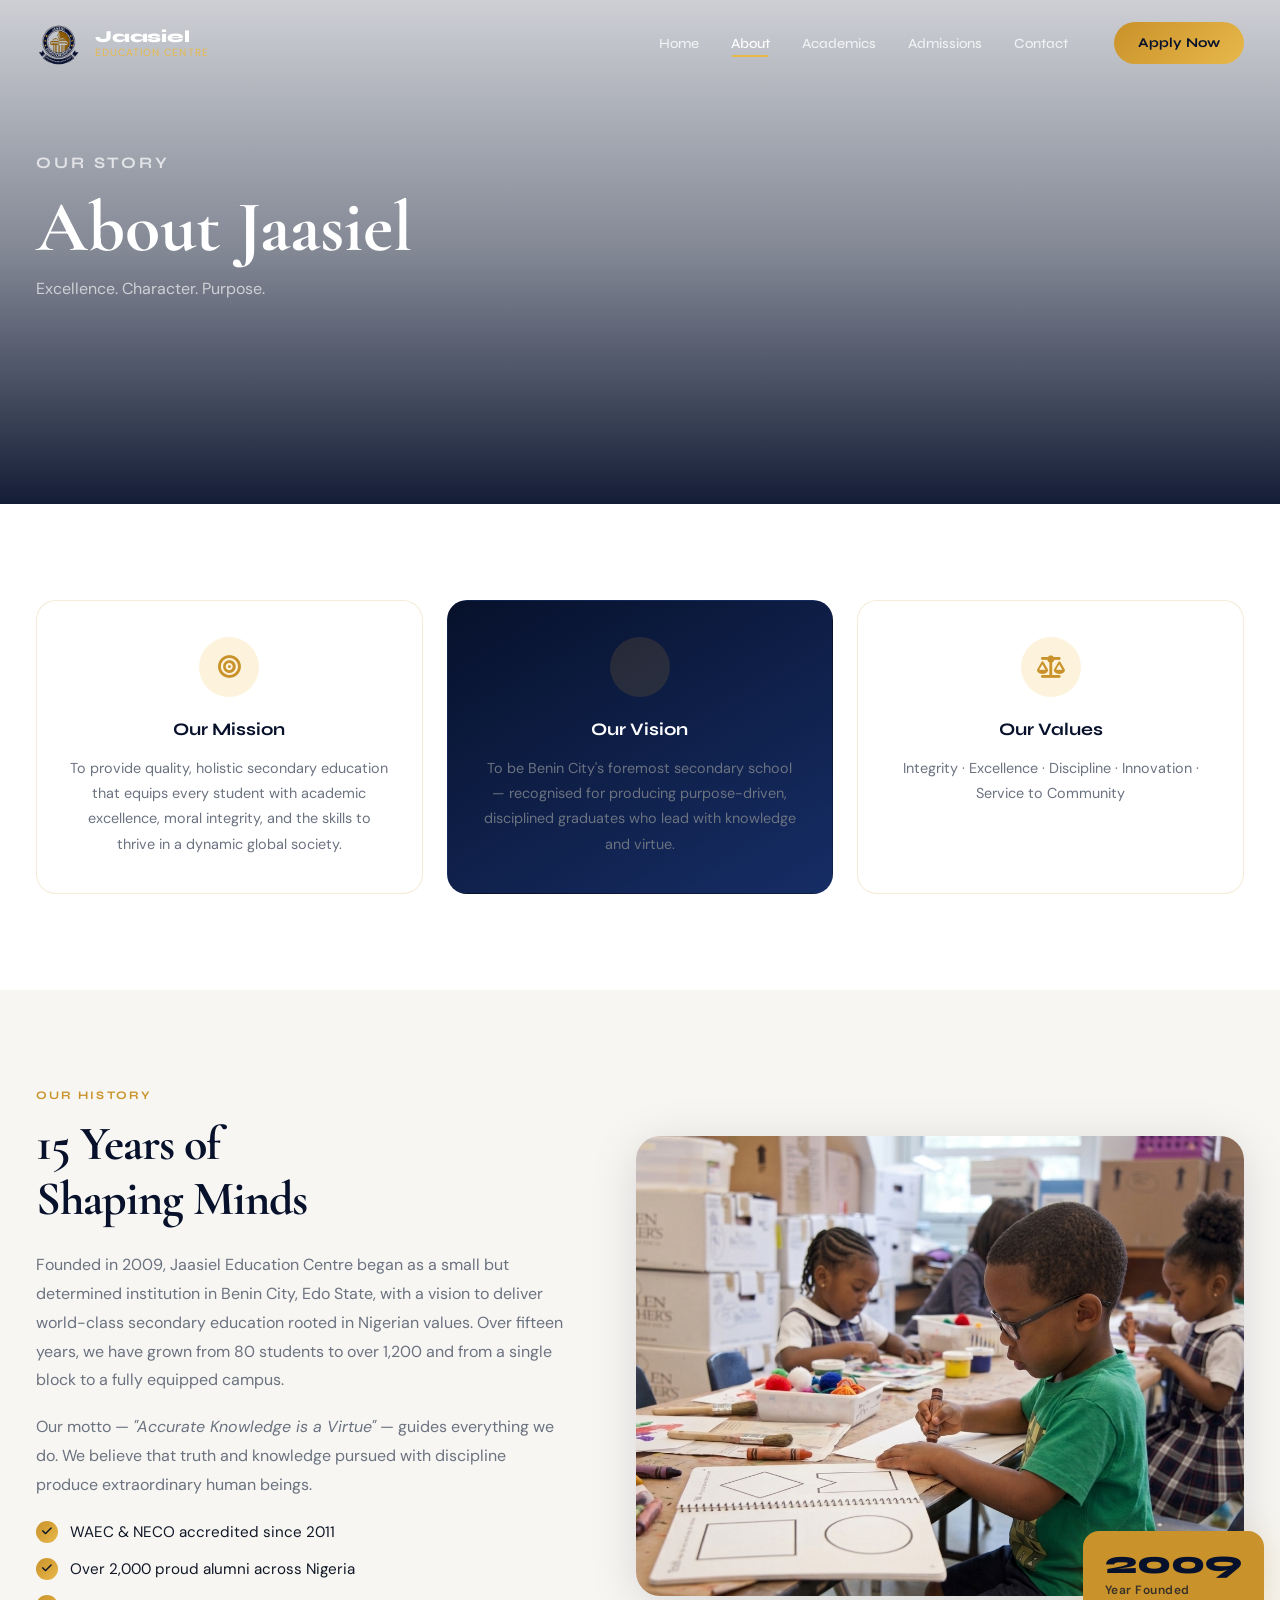
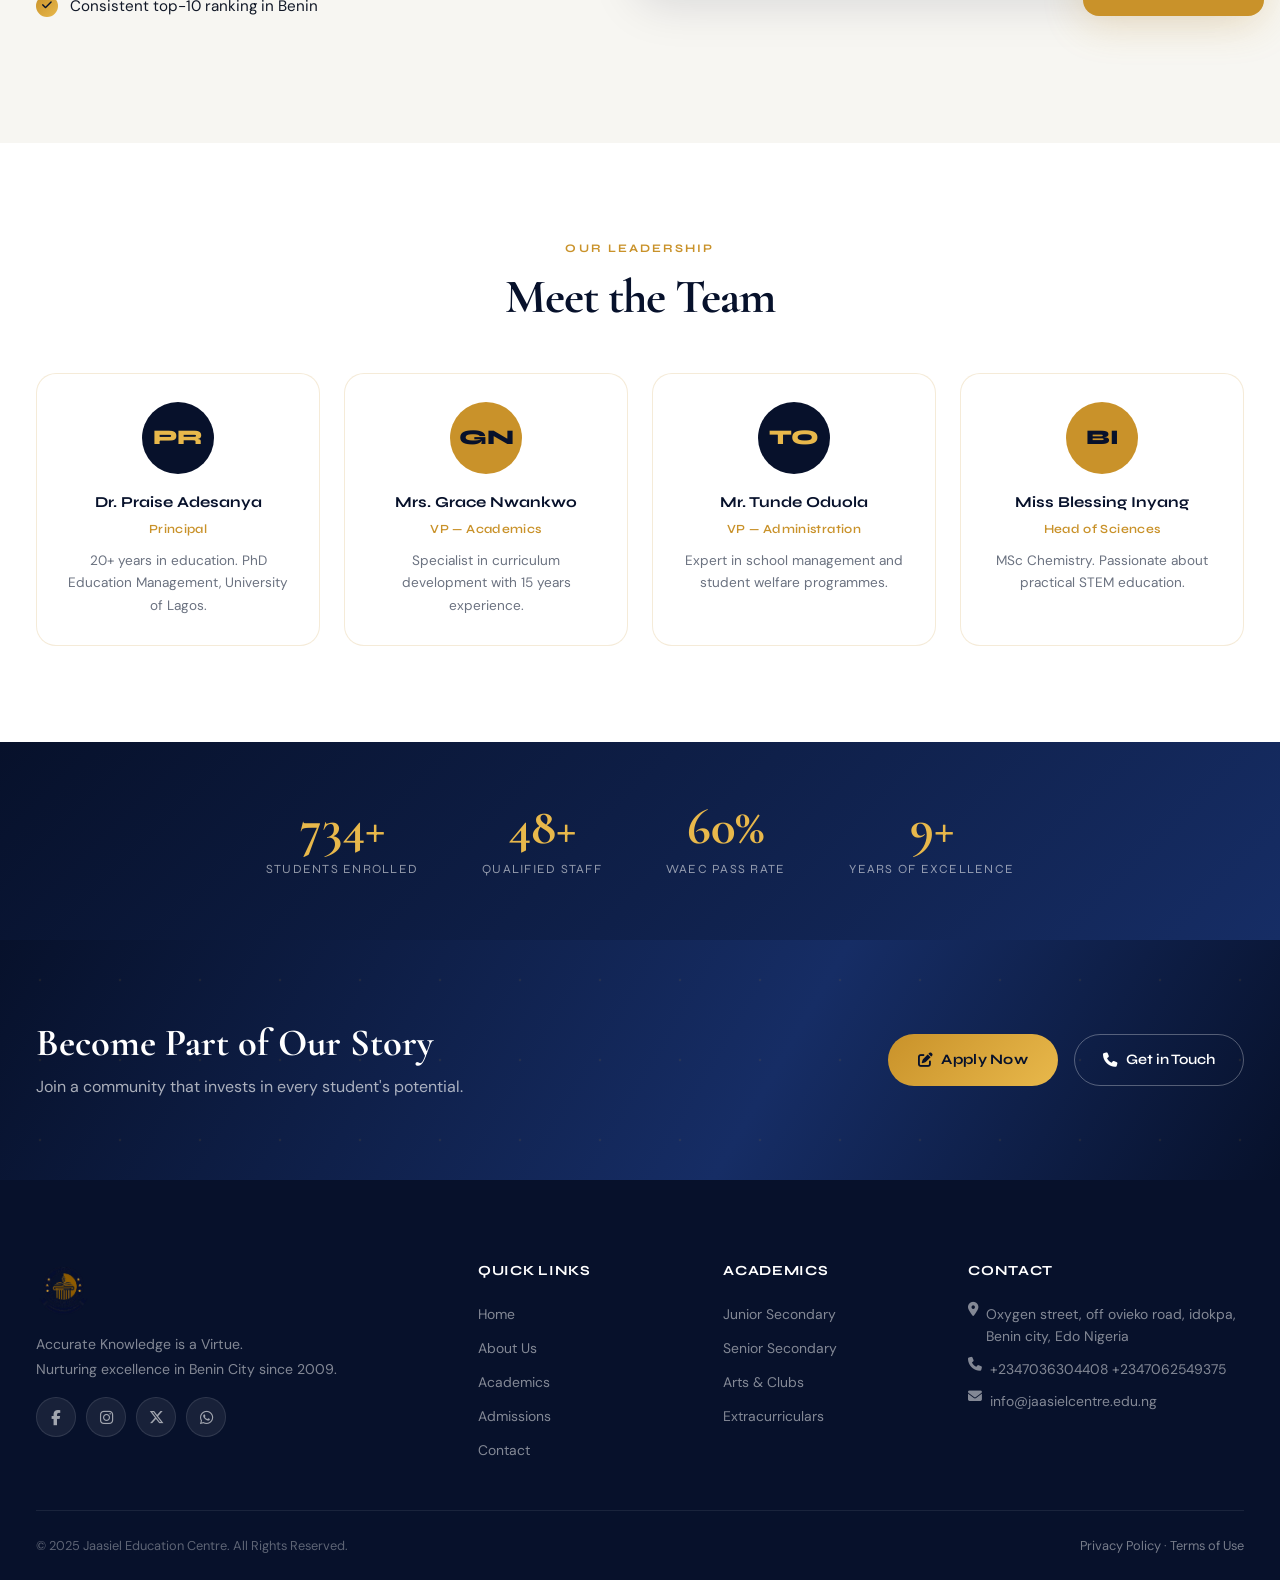
==== commit 1f0819a9: "updated project2" ====
--- a/about.html
+++ b/about.html
@@ -24,7 +24,7 @@
         <li><a href="about.html" class="active">About</a></li>
         <li><a href="academics.html">Academics</a></li>
         <li><a href="admissions.html">Admissions</a></li>
-        <!-- <li><a href="gallery.html">Gallery</a></li> -->
+        <!-- <li><a href="login.html">login</a></li> -->
         <li><a href="contact.html">Contact</a></li>
       </ul>
       <a href="admissions.html" class="btn-nav">Apply Now</a>
--- a/style.css
+++ b/style.css
@@ -638,10 +638,11 @@
   .hero-image-panel { display: none; }
 }
 @media (max-width: 768px) {
-  .nav-links { display: none; position: fixed; top: 0; left: 0; right: 0; bottom: 0; background: rgba(7,17,43,0.99); flex-direction: column; align-items: center; justify-content: center; gap: 28px; z-index: 999; padding-top: 80px; }
+  .nav-links { display: none; position: fixed; top: 0; left: 0; right: 0; bottom: 0; background: var(--navy); flex-direction: column; align-items: center; justify-content: center; gap: 28px; z-index: 1001; padding-top: 0; }
   .nav-links.open { display: flex; }
   .nav-links a { font-size: 1.3rem; }
-  .hamburger { display: flex; }
+  /* Hamburger sits ABOVE the full-screen nav drawer at all times */
+  .hamburger { display: flex; z-index: 1010; position: fixed; top: 18px; right: 24px; }
   .btn-nav { display: none; }
   .hero-content { padding: 110px 20px 70px; }
   .hero-stats { flex-wrap: wrap; gap: 20px; }
